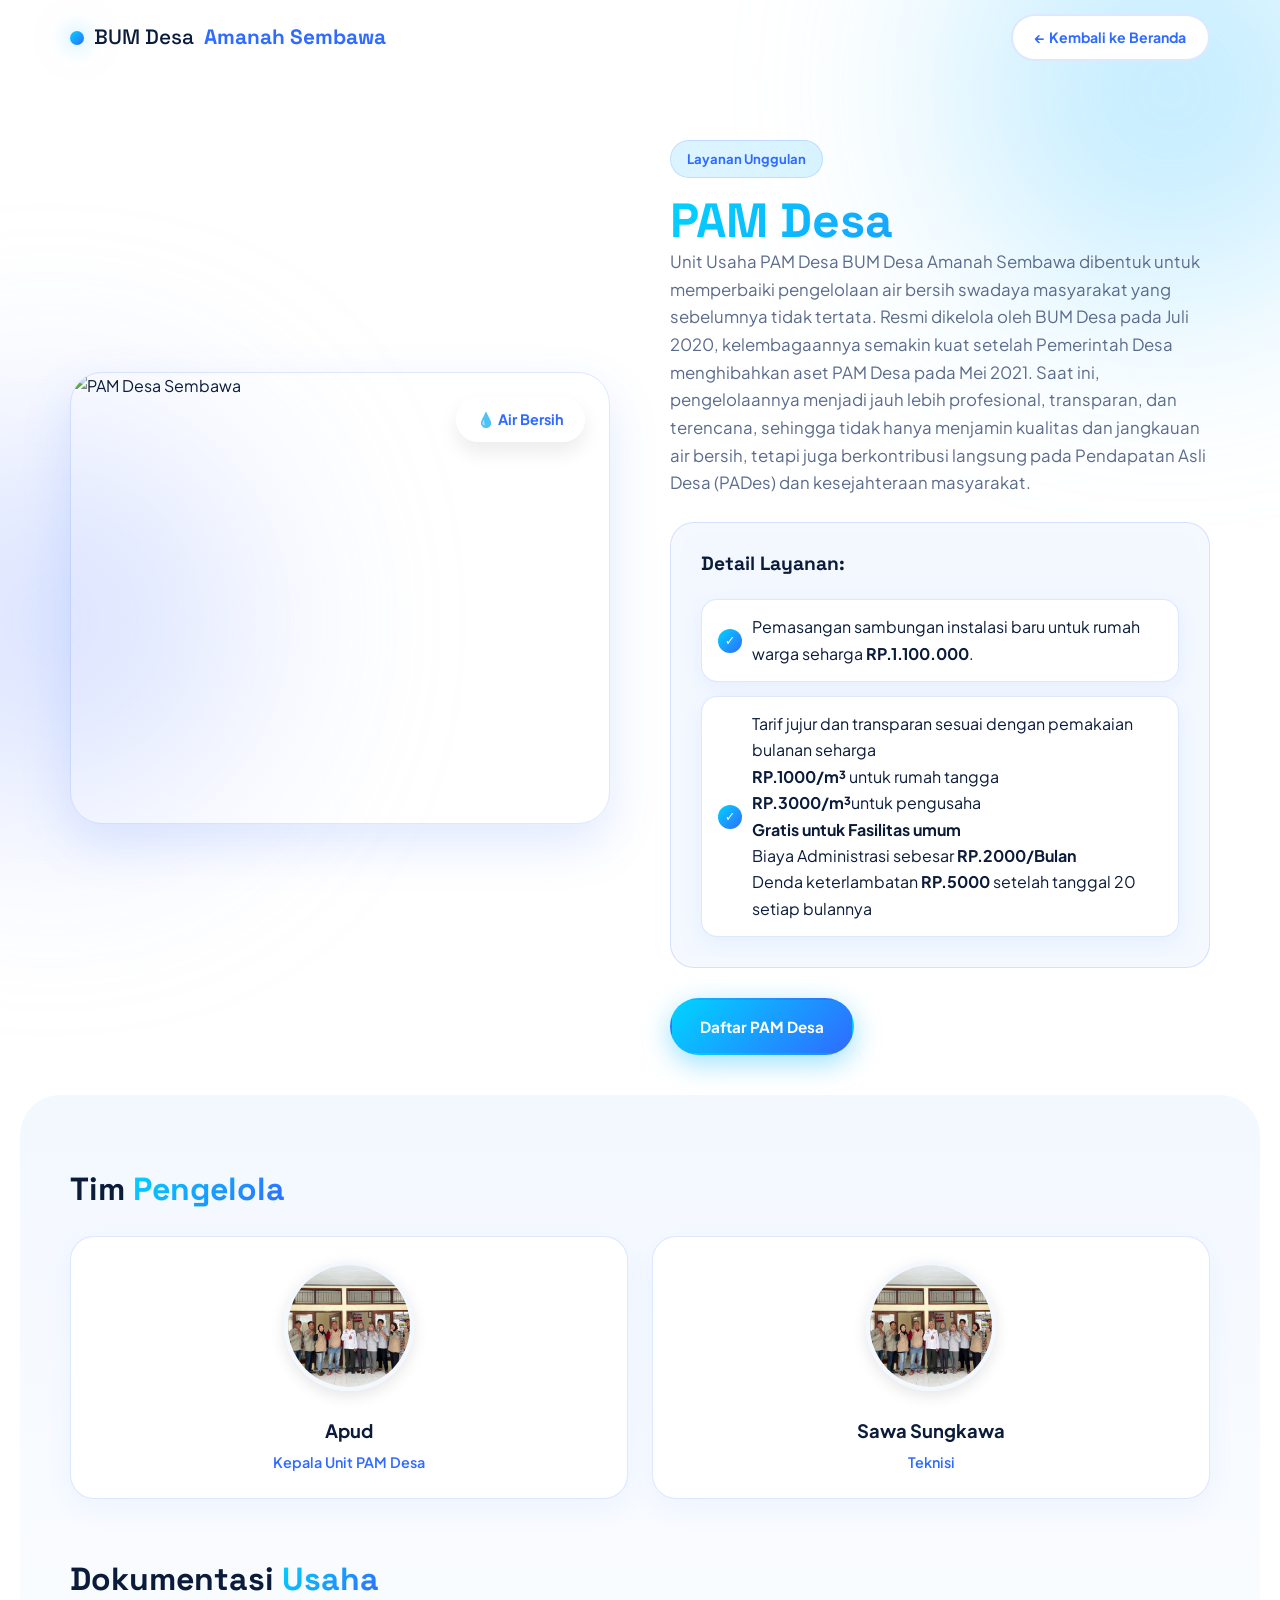
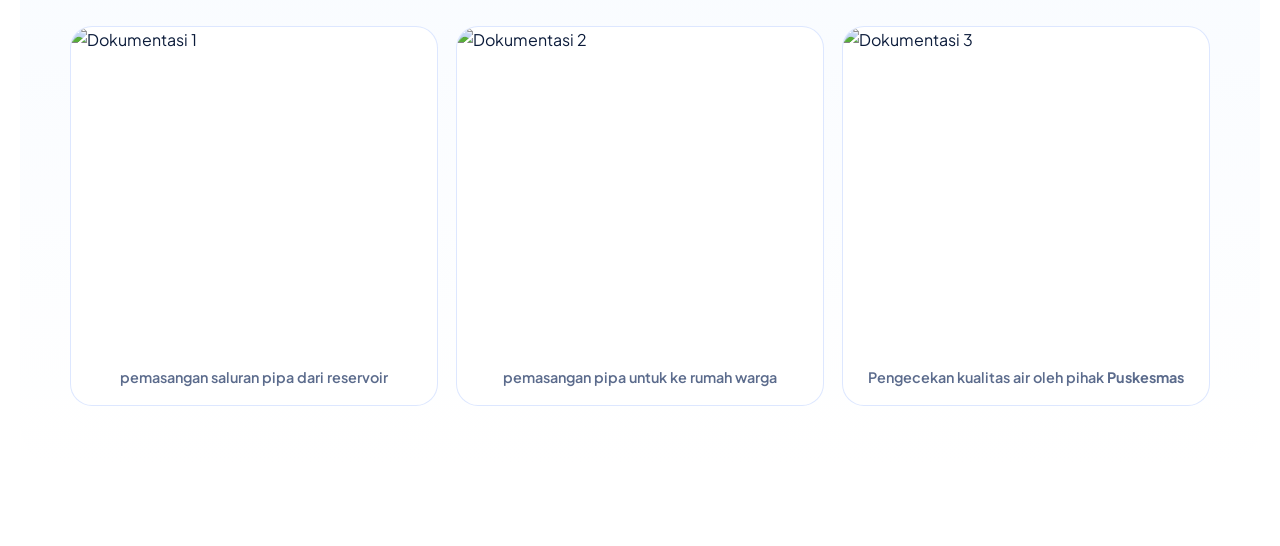
==== layanan-pam.html @ c9a1c069 "Add files via upload" ====
<!DOCTYPE html>
<html lang="id" style="overflow-x: hidden;">

<head>
    <meta charset="UTF-8" />
    <meta name="viewport" content="width=device-width, initial-scale=1.0, maximum-scale=1.0, user-scalable=no">
    <title>Detail Layanan: PAM Desa - BUMDes Sembawa</title>
    <link rel="preconnect" href="https://fonts.googleapis.com" />
    <link rel="preconnect" href="https://fonts.gstatic.com" crossorigin />
    <link
        href="https://fonts.googleapis.com/css2?family=Plus+Jakarta+Sans:wght@400;500;600;700;800&family=Space+Grotesk:wght@500;700&display=swap"
        rel="stylesheet" />
    <link rel="stylesheet" href="style.css" />
</head>

<body>
    <div class="bg-glow glow-1"></div>
    <div class="bg-glow glow-2"></div>

    <!-- NAVBAR -->
    <header class="navbar scrolled" id="navbar">
        <div class="container nav-inner">
            <a href="index.html" class="brand">
                <span class="brand-dot"></span>BUM Desa <b>Amanah Sembawa</b>
            </a>
            <a href="index.html#layanan" class="btn btn-ghost btn-sm">← Kembali ke Beranda</a>
        </div>
    </header>

    <main style="padding-top: 100px; padding-bottom: 80px;">

        <!-- BAGIAN 1: INFO UTAMA (2 Kolom) -->
        <section class="section" style="padding-top: 40px; padding-bottom: 40px;">
            <div class="container">
                <div class="detail-wrapper">

                    <div class="detail-visual">
                        <div class="detail-image-box">
                            <img src="images/" alt="PAM Desa Sembawa">
                            <div class="floating-badge">💧 Air Bersih</div>
                        </div>
                    </div>

                    <div class="detail-content">
                        <span class="chip">Layanan Unggulan</span>
                        <h1 class="gradient-text" style="font-size: clamp(2rem, 4vw, 3rem); margin-top: 15px;">PAM Desa
                        </h1>
                        <p class="lead" style="margin-bottom: 25px;">
                            Unit Usaha PAM Desa BUM Desa Amanah Sembawa dibentuk untuk memperbaiki pengelolaan air
                            bersih swadaya masyarakat yang
                            sebelumnya tidak tertata. Resmi dikelola oleh BUM Desa pada Juli 2020, kelembagaannya
                            semakin kuat setelah Pemerintah
                            Desa menghibahkan aset PAM Desa pada Mei 2021. Saat ini, pengelolaannya menjadi jauh lebih
                            profesional, transparan, dan
                            terencana, sehingga tidak hanya menjamin kualitas dan jangkauan air bersih, tetapi juga
                            berkontribusi langsung pada
                            Pendapatan Asli Desa (PADes) dan kesejahteraan masyarakat.
                        </p>

                        <div class="detail-info-card">
                            <h3 style="margin-bottom: 15px; font-size: 1.2rem;">Detail Layanan:</h3>
                            <ul class="check-list">
                                <li>Pemasangan sambungan instalasi baru untuk rumah warga seharga <b>RP.1.100.000</b>.
                                </li>
                                <li>Tarif jujur dan transparan sesuai dengan pemakaian bulanan seharga
                                    <p><b>RP.1000/m³</b> untuk rumah tangga </p>
                                    <p><b>RP.3000/m³</b>untuk pengusaha </p>
                                    <p><b>Gratis untuk Fasilitas umum </b></p>
                                    <p>Biaya Administrasi sebesar <b>RP.2000/Bulan</b></p>
                                    <p>Denda keterlambatan <b>RP.5000</b> setelah tanggal 20 setiap bulannya</p>
                                </li>

                            </ul>
                        </div>

                        <div style="margin-top: 30px; display: flex; gap: 15px; flex-wrap: wrap;">
                            <a href="index.html#kontak" class="btn btn-neon">Daftar PAM Desa</a>
                        </div>
                    </div>

                </div>
            </div>
        </section>

        <!-- BAGIAN 2: TIM PENGELOLA & DOKUMENTASI -->
        <section class="section section-alt" style="padding: 60px 0; border-radius: 40px; margin: 0 20px;">
            <div class="container">

                <!-- TIM PENGELOLA -->
                <div style="margin-bottom: 60px;">
                    <h2 style="font-size: 2rem; margin-bottom: 25px;">Tim <span class="gradient-text">Pengelola</span>
                    </h2>
                    <div class="team-grid">

                        <!-- Kartu Anggota 1 -->
                        <div class="team-card">
                            <img src="images/karyawan.jpg" alt="Foto Pengelola PAM 1">
                            <h4>Apud</h4>
                            <p>Kepala Unit PAM Desa</p>
                        </div>

                        <div class="team-card">
                            <img src="images/karyawan.jpg" alt="Foto Pengelola PAM 1">
                            <h4>Sawa Sungkawa</h4>
                            <p>Teknisi</p>
                        </div>


                        <!-- Tambahkan kartu anggota lain di sini jika ada -->

                    </div>
                </div>

                <!-- DOKUMENTASI USAHA -->
                <div>
                    <h2 style="font-size: 2rem; margin-bottom: 25px;">Dokumentasi <span
                            class="gradient-text">Usaha</span></h2>

                    <div class="gallery gallery-portrait">

                        <div class="g-item"
                            style="display: flex; flex-direction: column; gap: 10px; padding-bottom: 15px; height: auto;">
                            <img src="images/pam/pam3.jpeg" alt="Dokumentasi 1"
                                style="width: 100%; height: 300px; object-fit: cover; border-radius: 15px;">
                            <small
                                style="text-align: center; font-weight: 600; font-size: 0.9rem; display: block; position: relative; bottom: 0;">pemasangan
                                saluran pipa dari reservoir</small>
                        </div>

                        <div class="g-item"
                            style="display: flex; flex-direction: column; gap: 10px; padding-bottom: 15px; height: auto;">
                            <img src="images/pam/pam1.jpeg" alt="Dokumentasi 2"
                                style="width: 100%; height: 300px; object-fit: cover; border-radius: 15px;">
                            <small
                                style="text-align: center; font-weight: 600; font-size: 0.9rem; display: block; position: relative; bottom: 0;">pemasangan
                                pipa untuk ke rumah warga</small>
                        </div>
                        <div class="g-item"
                            style="display: flex; flex-direction: column; gap: 10px; padding-bottom: 15px; height: auto;">
                            <img src="images/pam/pam2.jpeg" alt="Dokumentasi 3"
                                style="width: 100%; height: 300px; object-fit: cover; border-radius: 15px;">
                            <small
                                style="text-align: center; font-weight: 600; font-size: 0.9rem; display: block; position: relative; bottom: 0;">Pengecekan
                                kualitas air oleh pihak <b>Puskesmas</b></small>
                        </div>

                    </div>
                </div>
            </div>
        </section>

    </main>
    <script src="script.js"></script>
</body>

</html>
---- style.css ----
:root {
  --bg: #ffffff;
  --bg-alt: #f3f8ff;
  --text: #0b1b3a;
  --muted: #5b6b8c;
  --neon: #00b3ff;
  --neon-2: #2f6bff;
  --neon-soft: rgba(0, 179, 255, 0.14);
  --border: rgba(47, 107, 255, 0.16);
  --glow: 0 0 22px rgba(0, 179, 255, 0.55), 0 0 60px rgba(47, 107, 255, 0.25);
  --radius: 22px;
  --grad: linear-gradient(135deg, #00d4ff 0%, #2f6bff 100%);
}

* {
  margin: 0;
  padding: 0;
  box-sizing: border-box;
}

html {
  scroll-behavior: smooth;
  scroll-padding-top: 80px;
}

body {
  font-family: "Plus Jakarta Sans", system-ui, sans-serif;
  background: var(--bg);
  color: var(--text);
  line-height: 1.65;
  overflow-x: hidden;
}

h1,
h2,
h3 {
  font-family: "Space Grotesk", "Plus Jakarta Sans", sans-serif;
  line-height: 1.15;
}

a {
  color: inherit;
  text-decoration: none;
}

ul {
  list-style: none;
}

.container {
  width: min(1140px, 92%);
  margin: 0 auto;
}

.gradient-text {
  background: var(--grad);
  -webkit-background-clip: text;
  background-clip: text;
  color: transparent;
}

/* scroll progress */
.scroll-progress {
  position: fixed;
  top: 0;
  left: 0;
  height: 3px;
  width: 0;
  background: var(--grad);
  box-shadow: var(--glow);
  z-index: 200;
}

/* background glows */
.bg-glow {
  position: fixed;
  border-radius: 50%;
  filter: blur(110px);
  z-index: -1;
  opacity: 0.55;
  pointer-events: none;
}

.glow-1 {
  width: 420px;
  height: 420px;
  background: #8fdcff;
  top: -120px;
  right: -100px;
}

.glow-2 {
  width: 380px;
  height: 380px;
  background: #b7c8ff;
  bottom: 10%;
  left: -140px;
}

/* buttons */
.btn {
  display: inline-flex;
  align-items: center;
  justify-content: center;
  padding: 14px 28px;
  border-radius: 999px;
  font-weight: 700;
  font-size: 0.95rem;
  border: 2px solid transparent;
  cursor: pointer;
  transition: transform .25s, box-shadow .25s, background .25s;
  font-family: inherit;
}

.btn-sm {
  padding: 10px 22px;
  font-size: 0.88rem;
}

.btn-neon {
  background: var(--grad);
  color: #fff;
  box-shadow: 0 8px 28px rgba(0, 179, 255, 0.4);
}

.btn-neon:hover {
  transform: translateY(-3px);
  box-shadow: var(--glow);
}

.btn-ghost {
  background: #fff;
  border-color: var(--border);
  color: var(--neon-2);
}

.btn-ghost:hover {
  border-color: var(--neon);
  box-shadow: 0 0 20px var(--neon-soft);
  transform: translateY(-3px);
}

.btn-white {
  background: #fff;
  color: var(--neon-2);
}

.btn-white:hover {
  transform: translateY(-3px);
}

/* navbar */
.navbar {
  position: fixed;
  top: 0;
  left: 0;
  right: 0;
  z-index: 100;
  padding: 14px 0;
  transition: background .3s, box-shadow .3s, padding .3s;
}

.navbar.scrolled {
  background: rgba(255, 255, 255, 0.82);
  backdrop-filter: blur(16px);
  box-shadow: 0 6px 30px rgba(47, 107, 255, 0.10);
  padding: 10px 0;
}

.nav-inner {
  display: flex;
  align-items: center;
  justify-content: space-between;
  gap: 20px;
}

.brand {
  font-family: "Space Grotesk", sans-serif;
  font-size: 1.3rem;
  font-weight: 500;
  display: flex;
  align-items: center;
  gap: 10px;
}

.brand b {
  color: var(--neon-2);
}

.brand-dot {
  width: 14px;
  height: 14px;
  border-radius: 50%;
  background: var(--grad);
  box-shadow: var(--glow);
}

.nav-links {
  display: flex;
  gap: 26px;
}

.nav-links a {
  font-weight: 600;
  font-size: 0.92rem;
  color: var(--muted);
  position: relative;
  transition: color .2s;
}

.nav-links a::after {
  content: "";
  position: absolute;
  left: 0;
  bottom: -6px;
  width: 0;
  height: 2px;
  background: var(--grad);
  box-shadow: 0 0 10px var(--neon);
  transition: width .3s;
}

.nav-links a:hover,
.nav-links a.active {
  color: var(--neon-2);
}

.nav-links a:hover::after,
.nav-links a.active::after {
  width: 100%;
}

.burger {
  display: none;
  background: none;
  border: 0;
  cursor: pointer;
  flex-direction: column;
  gap: 5px;
}

.burger span {
  width: 26px;
  height: 3px;
  background: var(--text);
  border-radius: 3px;
  transition: .3s;
}

/* sections */
.section {
  padding: 100px 0;
  position: relative;
}

.section-alt {
  background: linear-gradient(180deg, var(--bg-alt), #fff);
}

.section-head {
  text-align: center;
  max-width: 620px;
  margin: 0 auto 56px;
}

.section-head p {
  color: var(--muted);
  margin-top: 12px;
}

h2 {
  font-size: clamp(1.6rem, 5vw, 2.8rem);
  /* Diperkecil menjadi 1.6rem dan 5vw */
  margin: 14px 0 14px;
  line-height: 1.3;
  /* Tambahkan ini agar jarak baris saat turun ke bawah tidak saling menabrak */
}

.lead {
  color: var(--muted);
  font-size: 1.05rem;
}

.chip {
  display: inline-block;
  padding: 7px 16px;
  border-radius: 999px;
  font-size: 0.82rem;
  font-weight: 700;
  color: var(--neon-2);
  background: var(--neon-soft);
  border: 1px solid var(--border);
}

/* hero */
.hero {
  padding: 150px 0 90px;
  min-height: 100vh;
  display: flex;
  align-items: center;
}

.hero-grid {
  display: grid;
  grid-template-columns: 1.1fr 0.9fr;
  gap: 50px;
  align-items: center;
}

.hero h1 {
  font-size: clamp(2.4rem, 5.6vw, 4.2rem);
  margin: 20px 0;
}

.hero p {
  color: var(--muted);
  font-size: 1.08rem;
  max-width: 520px;
}

.hero-actions {
  display: flex;
  gap: 14px;
  flex-wrap: wrap;
  margin: 32px 0 38px;
}

.hero-mini {
  display: flex;
  gap: 34px;
  flex-wrap: wrap;
}

.hero-mini strong {
  display: block;
  font-family: "Space Grotesk";
  font-size: 1.8rem;
  color: var(--neon-2);
}

.hero-mini span {
  font-size: 0.85rem;
  color: var(--muted);
}

.hero-visual {
  position: relative;
  height: 470px;
  display: grid;
  place-items: center;
}

.orb {
  width: 340px;
  height: 340px;
  border-radius: 50%;
  background: radial-gradient(circle at 30% 30%, #fff 0%, #aeeaff 25%, #00b3ff 60%, #2f6bff 100%);
  box-shadow: var(--glow), inset -20px -20px 60px rgba(47, 107, 255, 0.4);
  animation: pulse 6s ease-in-out infinite;
}

.hero-badge {
  position: absolute;
  text-align: center;
  font-family: "Space Grotesk";
  font-weight: 700;
  font-size: 1.6rem;
  color: #fff;
  text-shadow: 0 4px 18px rgba(0, 40, 140, 0.45);
}

.float-card {
  position: absolute;
  display: flex;
  align-items: center;
  gap: 12px;
  background: rgba(255, 255, 255, 0.9);
  backdrop-filter: blur(10px);
  padding: 12px 18px;
  border-radius: 18px;
  border: 1px solid var(--border);
  box-shadow: 0 14px 40px rgba(47, 107, 255, 0.18);
  animation: float 5s ease-in-out infinite;
}

.float-card span {
  font-size: 1.6rem;
}

.float-card b {
  display: block;
  font-size: 0.92rem;
}

.float-card small {
  color: var(--muted);
}

.fc-1 {
  top: 30px;
  left: -10px;
}

.fc-2 {
  top: 190px;
  right: -20px;
  animation-delay: -1.5s;
}

.fc-3 {
  bottom: 30px;
  left: 20px;
  animation-delay: -3s;
}

@keyframes float {

  0%,
  100% {
    transform: translateY(0);
  }

  50% {
    transform: translateY(-14px);
  }
}

@keyframes pulse {

  0%,
  100% {
    transform: scale(1);
  }

  50% {
    transform: scale(1.05);
  }
}

/* about */
.about-grid {
  display: grid;
  grid-template-columns: 0.9fr 1.1fr;
  gap: 60px;
  align-items: center;
}

.about-img {
  aspect-ratio: 1;
  border-radius: 32px;
  display: grid;
  place-content: center;
  text-align: center;
  background: var(--grad);
  color: #fff;
  box-shadow: var(--glow);
  position: relative;
  overflow: hidden;
}

.about-img::before {
  content: "";
  position: absolute;
  inset: 14px;
  border: 2px dashed rgba(255, 255, 255, 0.5);
  border-radius: 24px;
}

.about-img span {
  font-size: 6rem;
}

.about-img p {
  font-family: "Space Grotesk";
  font-size: 1.3rem;
  font-weight: 700;
}

.check-list {
  margin-top: 24px;
  display: grid;
  gap: 14px;
}

.check-list li {
  padding: 14px 18px 14px 50px;
  border-radius: 16px;
  background: #fff;
  border: 1px solid var(--border);
  position: relative;
  box-shadow: 0 6px 20px rgba(47, 107, 255, 0.06);
}

.check-list li::before {
  content: "✓";
  position: absolute;
  left: 16px;
  top: 50%;
  transform: translateY(-50%);
  width: 24px;
  height: 24px;
  border-radius: 50%;
  background: var(--grad);
  color: #fff;
  display: grid;
  place-items: center;
  font-size: 0.8rem;
  font-weight: 800;
}

/* services */
.service-grid {
  display: grid;
  grid-template-columns: repeat(3, 1fr);
  gap: 24px;
}

.service-card {
  background: #fff;
  border: 1px solid var(--border);
  border-radius: var(--radius);
  padding: 32px 28px;
  transition: transform .3s, box-shadow .3s, border-color .3s;
  cursor: pointer;
  position: relative;
  overflow: hidden;
}

.service-card::before {
  content: "";
  position: absolute;
  inset: 0;
  background: var(--grad);
  opacity: 0;
  transition: opacity .3s;
  z-index: 0;
}

.service-card>* {
  position: relative;
  z-index: 1;
  transition: color .3s;
}

.service-card:hover {
  transform: translateY(-8px);
  border-color: var(--neon);
  box-shadow: var(--glow);
}

.service-card:hover::before {
  opacity: 1;
}

.service-card:hover h3,
.service-card:hover p,
.service-card:hover .s-link {
  color: #fff;
}

.s-icon {
  width: 64px;
  height: 64px;
  border-radius: 18px;
  display: grid;
  place-items: center;
  font-size: 2rem;
  background: var(--neon-soft);
  margin-bottom: 20px;
  border: 1px solid var(--border);
}

.service-card h3 {
  font-size: 1.3rem;
  margin-bottom: 10px;
}

.service-card p {
  color: var(--muted);
  font-size: 0.95rem;
  margin-bottom: 18px;
}

.s-link {
  background: none;
  border: 0;
  font-weight: 700;
  color: var(--neon-2);
  cursor: pointer;
  font-family: inherit;
  font-size: 0.92rem;
}

.cta-card {
  background: var(--grad);
  cursor: default;
  display: flex;
  flex-direction: column;
  justify-content: center;
  align-items: flex-start;
  border: 0;
}

.cta-card::before {
  display: none;
}

.cta-card h3,
.cta-card p {
  color: #fff !important;
}

.cta-card:hover {
  transform: translateY(-8px);
}

/* stats */
.stats {
  display: grid;
  grid-template-columns: repeat(4, 1fr);
  gap: 20px;
  padding: 44px 30px;
  border-radius: 30px;
  background: var(--grad);
  color: #fff;
  box-shadow: var(--glow);
}

.stat {
  text-align: center;
}

.stat strong {
  display: block;
  font-family: "Space Grotesk";
  font-size: 2.6rem;
}

.stat span {
  opacity: 0.9;
  font-size: 0.92rem;
}

/* gallery */
.gallery {
  display: grid;
  grid-template-columns: repeat(4, 1fr);
  grid-auto-rows: 200px;
  gap: 18px;
}

.g-item {
  border-radius: 22px;
  display: flex;
  flex-direction: column;
  align-items: center;
  justify-content: flex-start;
  /* Ubah ke flex-start agar gambar selalu di atas */
  background: #fff;
  border: 1px solid var(--border);
  transition: transform .3s, box-shadow .3s;
  overflow: hidden;
  /* PENTING: Mencegah gambar melewati sudut yang melengkung */
  padding-bottom: 15px;
  /* Memberikan ruang ekstra untuk teks di bawah */
}

.g-item small {
  color: var(--muted);
  font-weight: 600;
  margin-top: auto;
  /* Mendorong teks agar pas di bagian bawah */
}

.g-item:hover {
  transform: scale(1.03);
  box-shadow: var(--glow);
  border-color: var(--neon);
}

.g-big {
  grid-column: span 2;
  grid-row: span 2;
  background: linear-gradient(135deg, #e6f7ff, #dfe8ff);
}

.gallery-karyawan {
  display: grid;
  grid-template-columns: 1fr 1fr;
  /* Membagi menjadi 2 kolom sama besar */
  gap: 20px;
  /* Jarak antara kedua foto */
  max-width: 900px;
  /* Lebar maksimal agar tidak terlalu memanjang di layar besar */
  margin: 0 auto;
  /* Posisi di tengah */
}

/* Penyesuaian Gambar */
.gallery-karyawan .g-item {
  /* Mengatur ulang tinggi agar proporsional */
  min-height: 250px;
}

@media (max-width: 560px) {
  .gallery-karyawan {
    grid-template-columns: 1fr;
    /* 1 kolom penuh di layar HP */
  }
}

/* contact */
.contact-grid {
  display: grid;
  grid-template-columns: 1fr 1fr;
  gap: 50px;
  align-items: start;
}

.contact-list {
  margin-top: 24px;
  display: grid;
  gap: 12px;
  font-weight: 600;
}

.break-url {
  word-break: break-all;
  overflow-wrap: break-word;
  display: inline-block;
  max-width: 100%;
}

.form {
  background: #fff;
  padding: 34px;
  border-radius: 26px;
  border: 1px solid var(--border);
  box-shadow: 0 20px 60px rgba(47, 107, 255, 0.12);
  display: grid;
  gap: 18px;
}

.form label {
  display: grid;
  gap: 8px;
  font-weight: 700;
  font-size: 0.9rem;
}

.form input,
.form select,
.form textarea {
  padding: 14px 16px;
  border-radius: 14px;
  border: 1.5px solid var(--border);
  font-family: inherit;
  font-size: 0.95rem;
  background: var(--bg-alt);
  color: var(--text);
  outline: none;
  transition: border-color .2s, box-shadow .2s;
}

.form input:focus,
.form select:focus,
.form textarea:focus {
  border-color: var(--neon);
  box-shadow: 0 0 0 4px var(--neon-soft);
}

/* footer */
.footer {
  background: #07142e;
  color: #b8c6e6;
  padding: 28px 0;
}

.footer-inner {
  display: flex;
  justify-content: space-between;
  gap: 16px;
  flex-wrap: wrap;
  font-size: 0.9rem;
}

.footer a {
  color: var(--neon);
  font-weight: 700;
}

/* modal */
.modal {
  position: fixed;
  inset: 0;
  background: rgba(7, 20, 46, 0.55);
  backdrop-filter: blur(6px);
  display: grid;
  place-items: center;
  z-index: 300;
  opacity: 0;
  visibility: hidden;
  transition: .3s;
  padding: 20px;
}

.modal.open {
  opacity: 1;
  visibility: visible;
}

.modal-box {
  background: #fff;
  border-radius: 28px;
  padding: 38px;
  max-width: 460px;
  width: 100%;
  position: relative;
  box-shadow: var(--glow);
  transform: translateY(30px) scale(.96);
  transition: transform .35s;
}

.modal.open .modal-box {
  transform: none;
}

.modal-close {
  position: absolute;
  top: 16px;
  right: 16px;
  width: 36px;
  height: 36px;
  border-radius: 50%;
  border: 0;
  background: var(--neon-soft);
  cursor: pointer;
  font-size: 1rem;
  color: var(--neon-2);
}

.modal-icon {
  font-size: 3rem;
  margin-bottom: 10px;
}

.modal-box h3 {
  font-size: 1.6rem;
  margin-bottom: 10px;
}

.modal-box p {
  color: var(--muted);
  margin-bottom: 16px;
}

.modal-box ul {
  display: grid;
  gap: 8px;
  margin-bottom: 24px;
}

.modal-box li {
  padding-left: 26px;
  position: relative;
  font-size: 0.95rem;
}

.modal-box li::before {
  content: "◆";
  position: absolute;
  left: 0;
  color: var(--neon);
}

/* reveal animation */
.reveal {
  opacity: 0;
  transform: translateY(34px);
  transition: opacity .8s ease, transform .8s ease;
}

.reveal.show {
  opacity: 1;
  transform: none;
}

/* responsive */
@media (max-width: 960px) {

  .hero-grid,
  .about-grid,
  .contact-grid {
    grid-template-columns: 1fr;
  }

  .hero-visual {
    height: 400px;
    order: -1;
  }

  .orb {
    width: 260px;
    height: 260px;
  }

  .service-grid {
    grid-template-columns: repeat(2, 1fr);
  }

  .stats {
    grid-template-columns: repeat(2, 1fr);
    gap: 30px;
  }

  .gallery {
    grid-template-columns: repeat(2, 1fr);
  }
}

@media (max-width: 760px) {
  .burger {
    display: flex;
  }

  .nav-cta {
    display: none;
  }

  .nav-links {
    position: fixed;
    top: 0;
    right: -100%;
    height: 100vh;
    width: 75%;
    max-width: 320px;
    background: #fff;
    flex-direction: column;
    padding: 100px 30px;
    gap: 22px;
    box-shadow: -10px 0 40px rgba(47, 107, 255, 0.18);
    transition: right .35s;
  }

  .nav-links.open {
    right: 0;
  }

  .section {
    padding: 70px 0;
  }
}

@media (max-width: 560px) {
  .service-grid {
    grid-template-columns: 1fr;
  }

  .fc-1 {
    left: 0;
  }

  .fc-2 {
    right: 0;
  }

  .gallery {
    grid-auto-rows: 160px;
  }
}

/* --- TAMBAHAN KODE BARU UNTUK MEMPERBAIKI LAYAR TERPOTONG --- */

/* 1. Memaksa SEMUA gambar agar tidak melebihi lebar layar HP */
img {
  max-width: 100%;
  height: auto;
  display: block;
}

/* 2. Memastikan logo di bagian "Tentang Kami" rapi dan di tengah */
.about-img img {
  width: 100%;
  height: 100%;
  object-fit: contain;
  padding: 20px;
  position: relative;
  z-index: 10;
}

/* 3. Kunci ganda agar layar HP tidak bisa digeser ke kanan-kiri */
html,
body {
  overflow-x: hidden !important;
  max-width: 100vw !important;
}

/* --- TAMPILAN 2 FOTO KARYAWAN BERSEBELAHAN --- */
.gallery-karyawan {
  display: grid;
  grid-template-columns: 1fr 1fr;
  /* Membagi menjadi 2 kolom sama besar */
  gap: 20px;
  /* Jarak antara kedua foto */
  max-width: 900px;
  /* Lebar maksimal agar tidak terlalu memanjang di layar besar */
  margin: 0 auto;
  /* Posisi di tengah */
}

/* Pastikan item galeri bertindak sebagai kolom flex agar isinya bisa dikontrol */
.gallery-karyawan .g-item {
  display: flex;
  flex-direction: column;
  height: 350px;
  /* Tentukan tinggi tetap yang seragam untuk kedua kotak */
  overflow: hidden;
  /* Sembunyikan bagian gambar yang melebihi kotak */
  border-radius: 22px;
  /* Sesuaikan dengan border radius desain Anda */
  padding-bottom: 0;
  /* Hapus padding bawah jika ada */
}

/* Memaksa gambar untuk mengisi ruang yang tersedia */
.gallery-karyawan .g-item img {
  width: 100%;
  flex-grow: 1;
  /* Gambar akan melar memenuhi sisa ruang di atas teks */
  height: 0;
  /* Penting saat menggunakan flex-grow agar object-fit bekerja baik */
  object-fit: cover;
  /* Memotong gambar agar pas tanpa mengubah proporsi (tidak gepeng) */
  object-position: center;
  /* Fokus pemotongan di tengah gambar */
}

/* Mengatur area teks di bawah gambar */
.gallery-karyawan .g-item small {
  padding: 15px;
  /* Beri ruang di sekitar teks */
  text-align: center;
  background-color: #fff;
  /* Pastikan latar teks putih */
  margin-top: 0;
  width: 100%;
}

/* Responsif untuk layar HP: ubah menjadi atas-bawah */
@media (max-width: 560px) {
  .gallery-karyawan {
    grid-template-columns: 1fr;
    /* 1 kolom penuh di layar HP */
  }

  .gallery-karyawan .g-item {
    height: 300px;
    /* Sedikit lebih pendek di layar HP */
  }
}

/* =========================================
   TAMPILAN HALAMAN DETAIL LAYANAN BARU
   ========================================= */

.detail-wrapper {
  display: grid;
  grid-template-columns: 1fr 1fr;
  gap: 60px;
  align-items: center;
}

/* Kotak Gambar Detail */
.detail-visual {
  position: relative;
}

.detail-image-box {
  position: relative;
  border-radius: 32px;
  overflow: hidden;
  box-shadow: 0 20px 50px rgba(47, 107, 255, 0.15);
  border: 1px solid var(--border);
}

.detail-image-box img {
  width: 100%;
  height: 100%;
  min-height: 450px;
  object-fit: cover;
  display: block;
  transition: transform 0.6s ease;
}

.detail-image-box:hover img {
  transform: scale(1.05);
  /* Efek zoom saat kursor diarahkan ke gambar */
}

/* Lencana/Badge Melayang di Gambar */
.floating-badge {
  position: absolute;
  top: 24px;
  right: 24px;
  background: rgba(255, 255, 255, 0.85);
  backdrop-filter: blur(10px);
  padding: 10px 20px;
  border-radius: 999px;
  font-weight: 700;
  font-size: 0.9rem;
  color: var(--neon-2);
  box-shadow: 0 10px 20px rgba(0, 0, 0, 0.08);
  border: 1px solid rgba(255, 255, 255, 0.5);
}

/* Kartu Informasi di Kolom Teks */
.detail-info-card {
  background: var(--bg-alt);
  padding: 30px;
  border-radius: 24px;
  border: 1px solid var(--border);
  box-shadow: inset 0 0 20px rgba(255, 255, 255, 0.5);
}

/* Responsif: Berubah menjadi 1 kolom (atas-bawah) di layar kecil */
@media (max-width: 960px) {
  .detail-wrapper {
    grid-template-columns: 1fr;
    gap: 40px;
  }

  .detail-image-box img {
    min-height: 300px;
  }
}

/* =========================================
   KARTU TIM PENGELOLA (HALAMAN DETAIL)
   ========================================= */
.team-grid {
  display: grid;
  grid-template-columns: repeat(auto-fit, minmax(200px, 1fr));
  gap: 24px;
}

.team-card {
  background: #fff;
  border: 1px solid var(--border);
  border-radius: 24px;
  padding: 24px 20px;
  text-align: center;
  box-shadow: 0 10px 30px rgba(47, 107, 255, 0.05);
  transition: transform 0.3s, box-shadow 0.3s;
}

.team-card:hover {
  transform: translateY(-5px);
  box-shadow: var(--glow);
  border-color: var(--neon);
}

.team-card img {
  width: 130px;
  /* Diperbesar dari 90px */
  height: 130px;
  /* Diperbesar dari 90px */
  border-radius: 50%;
  object-fit: cover;
  object-position: center;
  margin-bottom: 18px;
  /* Sedikit ditambah agar jarak dengan teks lebih lega */
  border: 4px solid var(--bg-alt);
  /* Ketebalan border juga ditambah sedikit agar proporsional */
  box-shadow: 0 5px 15px rgba(0, 0, 0, 0.1);
  display: inline-block;
  /* Memastikan foto tetap berada di tengah */
}

.team-card h4 {
  font-size: 1.15rem;
  margin-bottom: 4px;
  color: var(--text);
}

.team-card p {
  color: var(--neon-2);
  font-size: 0.9rem;
  font-weight: 600;
  margin: 0;
}

/* =========================================
   GALERI DOKUMENTASI PORTRAIT
   ========================================= */
.gallery-portrait {
  grid-template-columns: repeat(auto-fit, minmax(220px, 1fr)) !important;
  grid-auto-rows: 380px !important;
  /* Memaksa tinggi kotak menjadi 380px (portrait) */
}

/* Penyesuaian untuk layar HP agar tetap rapi */
@media (max-width: 560px) {
  .gallery-portrait {
    grid-template-columns: repeat(2, 1fr) !important;
    /* Dibagi 2 kolom sejajar di HP */
    grid-auto-rows: 260px !important;
    /* Tinggi disesuaikan untuk layar kecil */
    gap: 12px;
  }
}
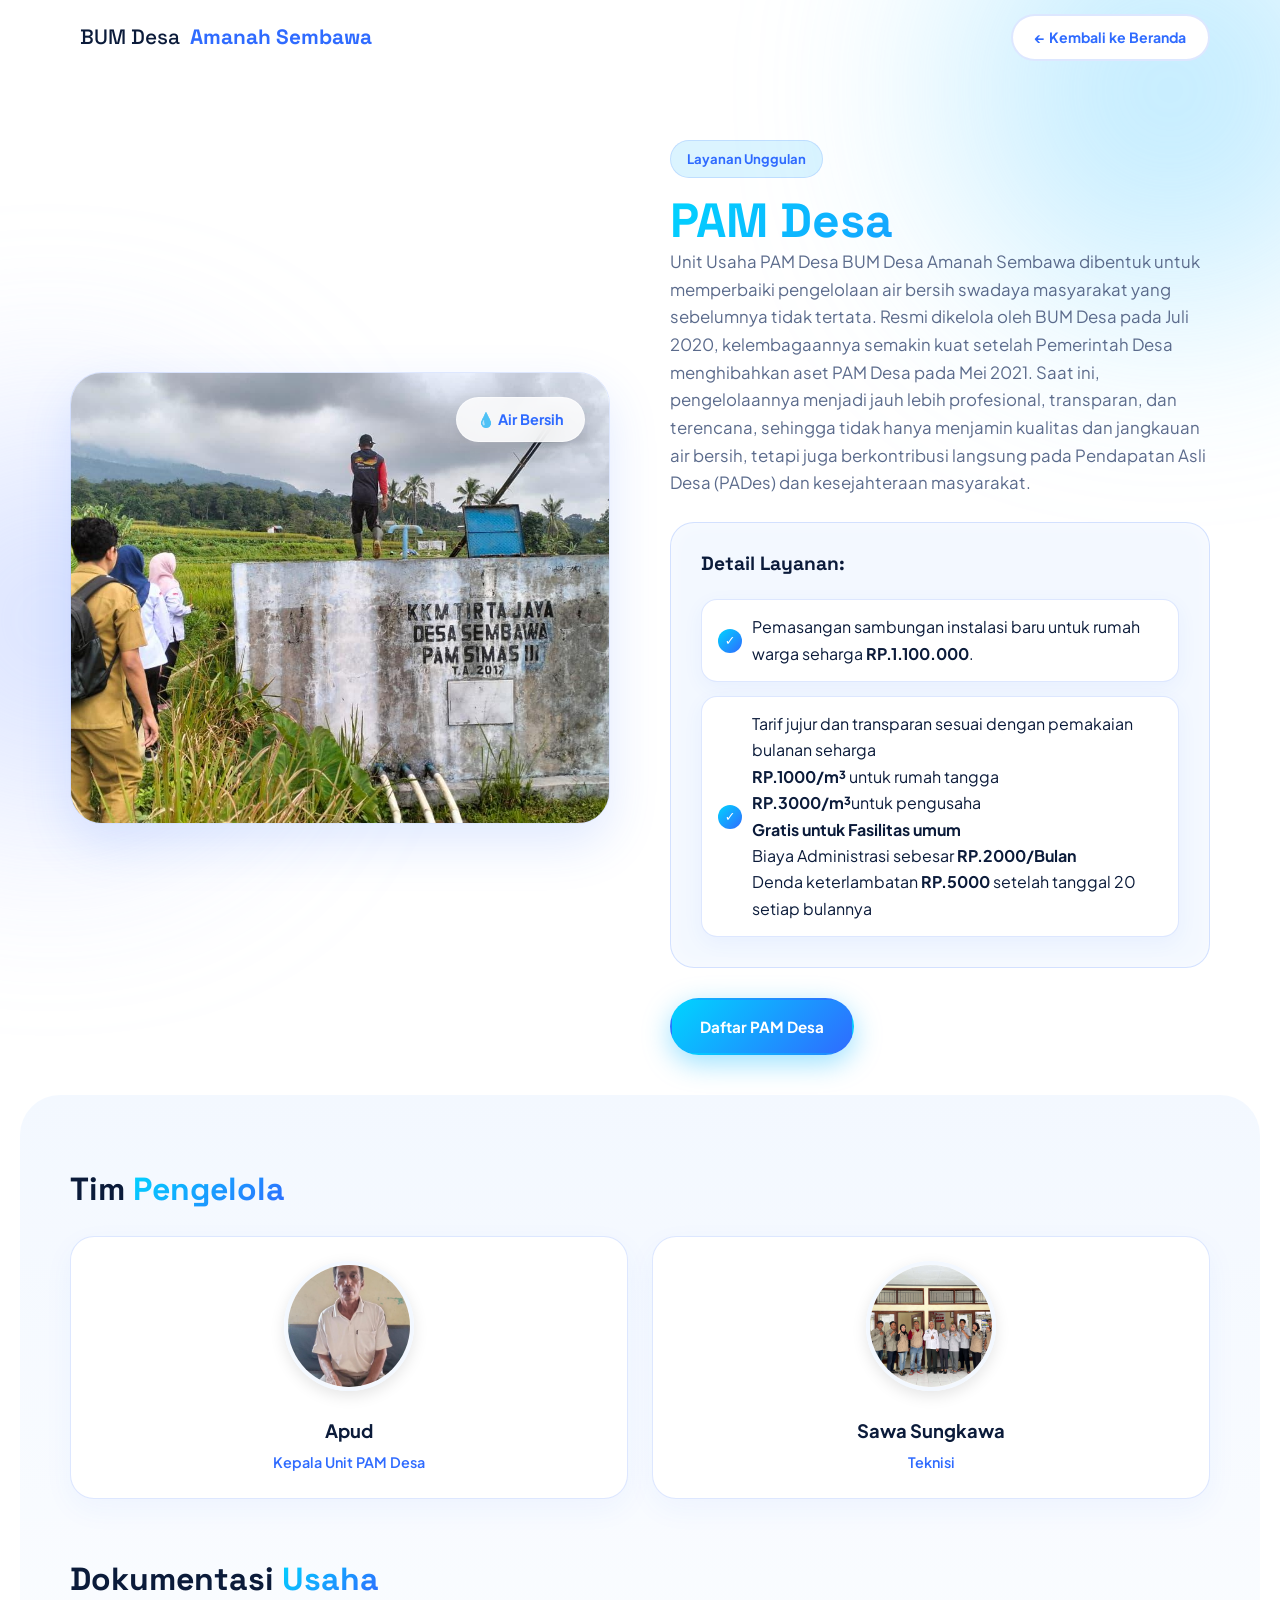
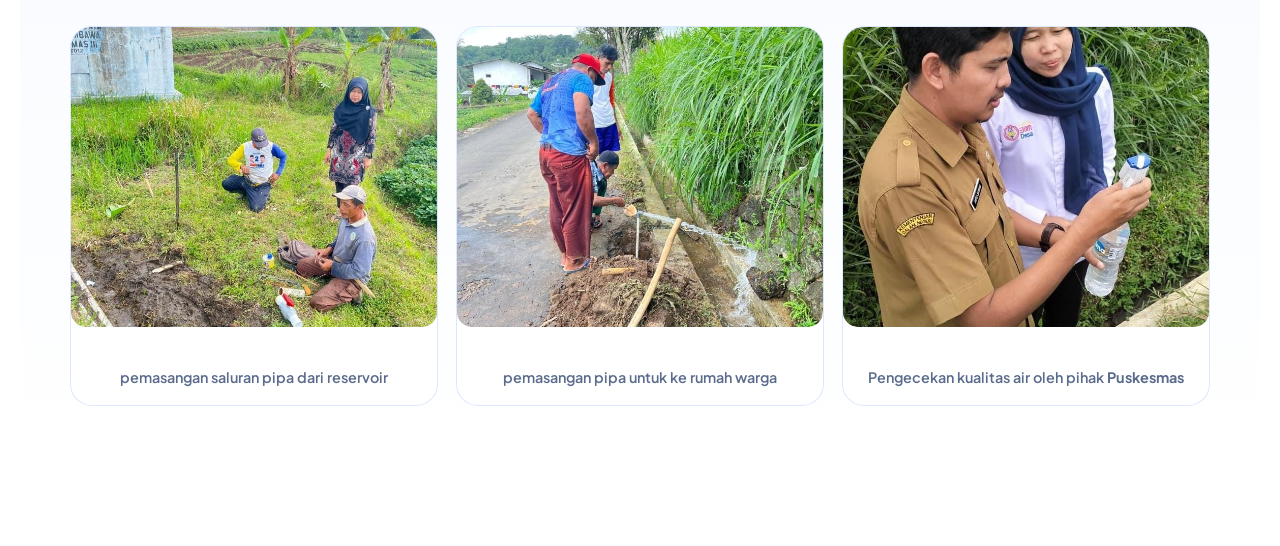
==== commit 85da8be6: "Add files via upload" ====
--- a/layanan-pam.html
+++ b/layanan-pam.html
@@ -36,7 +36,7 @@
 
                     <div class="detail-visual">
                         <div class="detail-image-box">
-                            <img src="images/" alt="PAM Desa Sembawa">
+                            <img src="images/PAM/reser.jpg" alt="PAM Desa Sembawa">
                             <div class="floating-badge">💧 Air Bersih</div>
                         </div>
                     </div>
@@ -94,7 +94,7 @@
 
                         <!-- Kartu Anggota 1 -->
                         <div class="team-card">
-                            <img src="images/karyawan.jpg" alt="Foto Pengelola PAM 1">
+                            <img src="images/PAM/pam2.jpg" alt="Foto Pengelola PAM 1">
                             <h4>Apud</h4>
                             <p>Kepala Unit PAM Desa</p>
                         </div>
@@ -120,7 +120,7 @@
 
                         <div class="g-item"
                             style="display: flex; flex-direction: column; gap: 10px; padding-bottom: 15px; height: auto;">
-                            <img src="images/pam/pam3.jpeg" alt="Dokumentasi 1"
+                            <img src="images/PAM/pam1.jpg" alt="Dokumentasi 1"
                                 style="width: 100%; height: 300px; object-fit: cover; border-radius: 15px;">
                             <small
                                 style="text-align: center; font-weight: 600; font-size: 0.9rem; display: block; position: relative; bottom: 0;">pemasangan
@@ -129,7 +129,7 @@
 
                         <div class="g-item"
                             style="display: flex; flex-direction: column; gap: 10px; padding-bottom: 15px; height: auto;">
-                            <img src="images/pam/pam1.jpeg" alt="Dokumentasi 2"
+                            <img src="images/PAM/pam.jpg" alt="Dokumentasi 2"
                                 style="width: 100%; height: 300px; object-fit: cover; border-radius: 15px;">
                             <small
                                 style="text-align: center; font-weight: 600; font-size: 0.9rem; display: block; position: relative; bottom: 0;">pemasangan
@@ -137,7 +137,7 @@
                         </div>
                         <div class="g-item"
                             style="display: flex; flex-direction: column; gap: 10px; padding-bottom: 15px; height: auto;">
-                            <img src="images/pam/pam2.jpeg" alt="Dokumentasi 3"
+                            <img src="images/PAM/pam3.jpg" alt="Dokumentasi 3"
                                 style="width: 100%; height: 300px; object-fit: cover; border-radius: 15px;">
                             <small
                                 style="text-align: center; font-weight: 600; font-size: 0.9rem; display: block; position: relative; bottom: 0;">Pengecekan
--- a/style.css
+++ b/style.css
@@ -187,12 +187,11 @@
   color: var(--neon-2);
 }
 
-.brand-dot {
-  width: 14px;
-  height: 14px;
-  border-radius: 50%;
-  background: var(--grad);
-  box-shadow: var(--glow);
+.brand-logo {
+  width: 34px;
+  height: 34px;
+  flex: 0 0 34px;
+  object-fit: contain;
 }
 
 .nav-links {
@@ -449,10 +448,10 @@
   aspect-ratio: 1;
   border-radius: 32px;
   display: grid;
-  place-content: center;
+  place-items: center;
   text-align: center;
-  background: var(--grad);
-  color: #fff;
+  background: #fff;
+  color: var(--text);
   box-shadow: var(--glow);
   position: relative;
   overflow: hidden;
@@ -462,7 +461,7 @@
   content: "";
   position: absolute;
   inset: 14px;
-  border: 2px dashed rgba(255, 255, 255, 0.5);
+  border: 2px dashed rgba(47, 107, 255, 0.2);
   border-radius: 24px;
 }
 
@@ -980,10 +979,10 @@
 
 /* 2. Memastikan logo di bagian "Tentang Kami" rapi dan di tengah */
 .about-img img {
-  width: 100%;
-  height: 100%;
+  width: 90%;
+  height: 90%;
   object-fit: contain;
-  padding: 20px;
+  object-position: center;
   position: relative;
   z-index: 10;
 }
@@ -1031,8 +1030,8 @@
   /* Penting saat menggunakan flex-grow agar object-fit bekerja baik */
   object-fit: cover;
   /* Memotong gambar agar pas tanpa mengubah proporsi (tidak gepeng) */
-  object-position: center;
-  /* Fokus pemotongan di tengah gambar */
+  object-position: center 40%;
+  /* Pertahankan bagian atas foto; pemotongan terjadi di bagian bawah */
 }
 
 /* Mengatur area teks di bawah gambar */
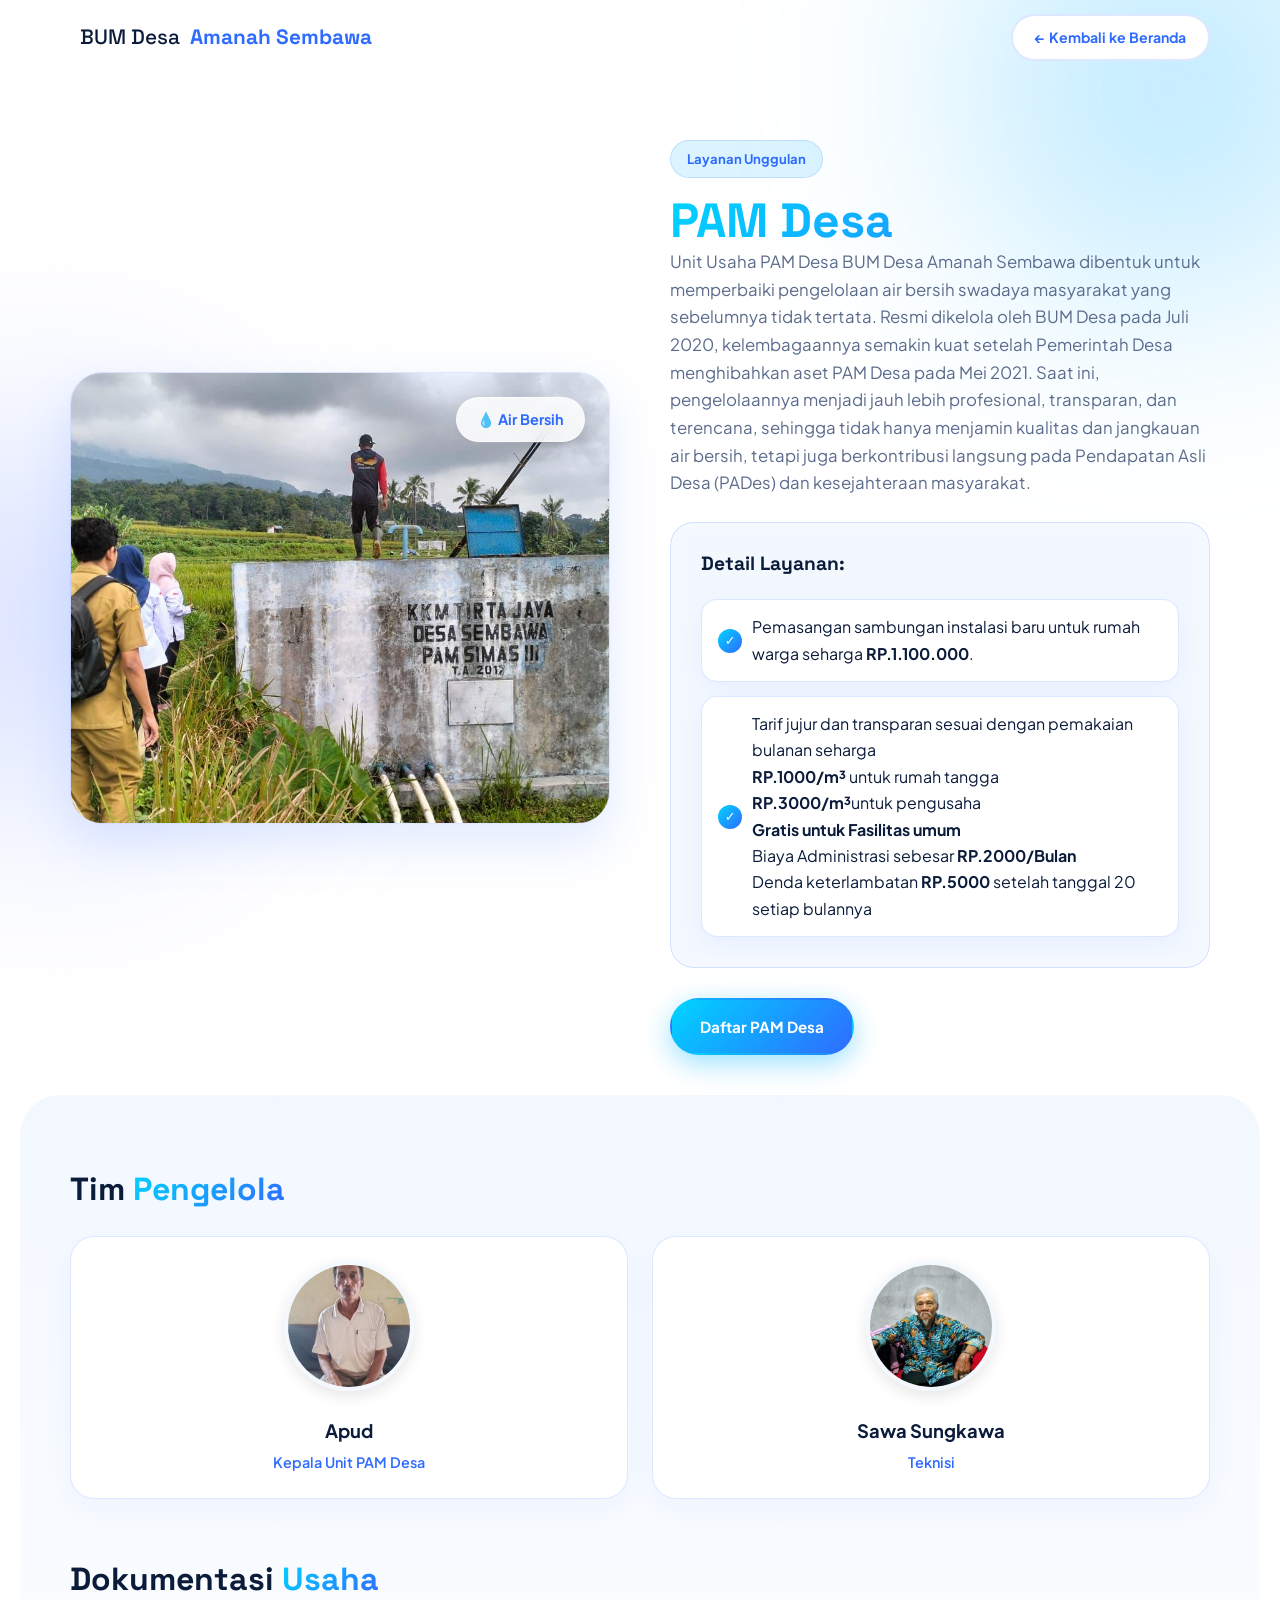
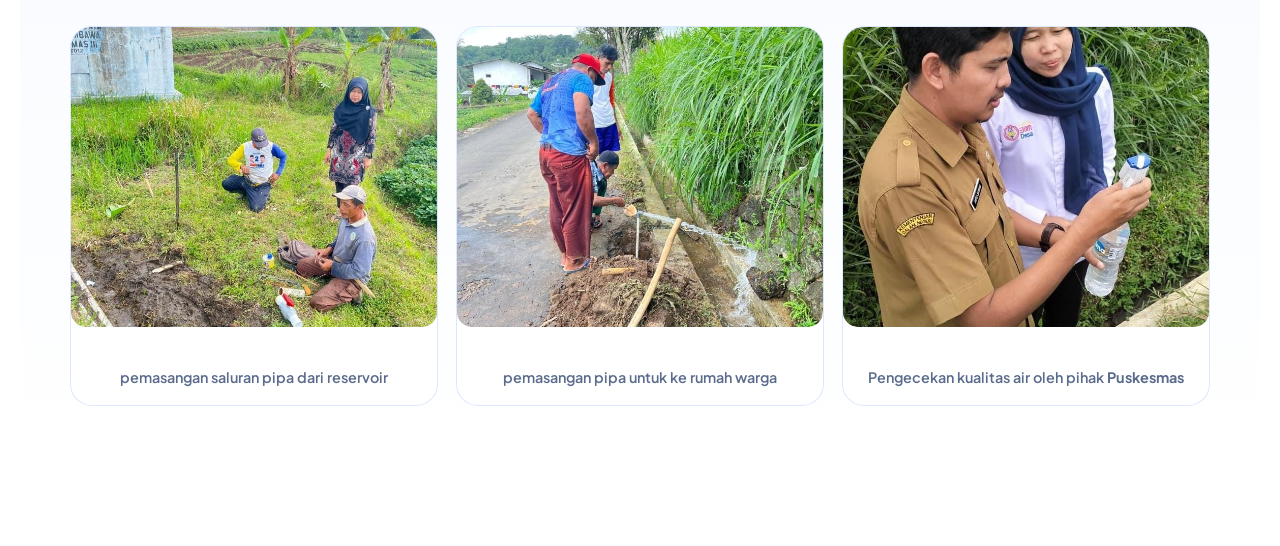
==== commit 9b81cb44: "Add files via upload" ====
--- a/layanan-pam.html
+++ b/layanan-pam.html
@@ -100,7 +100,7 @@
                         </div>
 
                         <div class="team-card">
-                            <img src="images/karyawan.jpg" alt="Foto Pengelola PAM 1">
+                            <img src="images/PAM/sawa.jpg" alt="Foto Pengelola PAM 1">
                             <h4>Sawa Sungkawa</h4>
                             <p>Teknisi</p>
                         </div>
